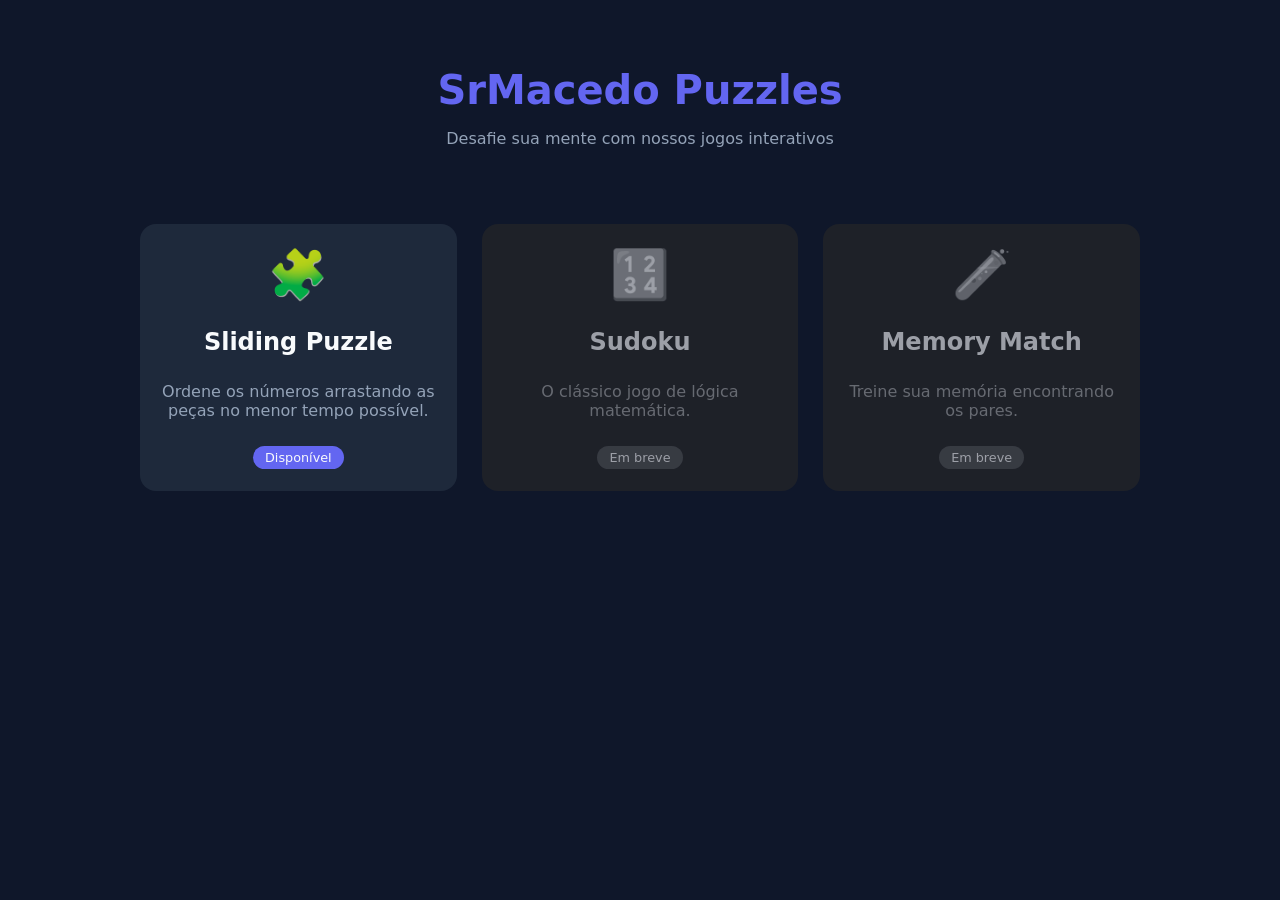
==== static/index.html @ e07d7c47 "http server to static files" ====
<!DOCTYPE html>
<html lang="pt-br">
<head>
    <meta charset="UTF-8">
    <meta name="viewport" content="width=device-width, initial-scale=1.0">
    <title>Meu Portal de Puzzles</title>
    <style>
        :root {
            --primary: #6366f1;
            --bg: #0f172a;
            --card-bg: #1e293b;
            --text: #f8fafc;
        }

        body {
            font-family: 'Segoe UI', system-ui, sans-serif;
            background-color: var(--bg);
            color: var(--text);
            margin: 0;
            display: flex;
            flex-direction: column;
            align-items: center;
            min-height: 100vh;
        }

        header {
            padding: 40px 20px;
            text-align: center;
        }

        h1 { font-size: 2.5rem; margin-bottom: 10px; color: var(--primary); }
        p { color: #94a3b8; }

        .grid-container {
            display: grid;
            grid-template-columns: repeat(auto-fit, minmax(280px, 1fr));
            gap: 25px;
            width: 90%;
            max-width: 1000px;
            padding: 20px;
        }

        .card {
            background: var(--card-bg);
            border-radius: 16px;
            padding: 20px;
            text-decoration: none;
            color: inherit;
            transition: transform 0.3s ease, border-color 0.3s ease;
            border: 2px solid transparent;
            display: flex;
            flex-direction: column;
            align-items: center;
            text-align: center;
        }

        .card:hover {
            transform: translateY(-10px);
            border-color: var(--primary);
        }

        .card-icon {
            font-size: 3rem;
            margin-bottom: 15px;
        }

        .card h2 { margin: 10px 0; font-size: 1.5rem; }
        
        .badge {
            background: var(--primary);
            padding: 4px 12px;
            border-radius: 20px;
            font-size: 0.8rem;
            margin-top: 10px;
        }

        .locked {
            opacity: 0.6;
            cursor: not-allowed;
            filter: grayscale(1);
        }
    </style>
</head>
<body>

    <header>
        <h1>SrMacedo Puzzles</h1>
        <p>Desafie sua mente com nossos jogos interativos</p>
    </header>

    <main class="grid-container">
        <a href="sliding-puzzle.html" class="card">
            <div class="card-icon">🧩</div>
            <h2>Sliding Puzzle</h2>
            <p>Ordene os números arrastando as peças no menor tempo possível.</p>
            <span class="badge">Disponível</span>
        </a>

        <div class="card locked">
            <div class="card-icon">🔢</div>
            <h2>Sudoku</h2>
            <p>O clássico jogo de lógica matemática.</p>
            <span class="badge" style="background: #475569;">Em breve</span>
        </div>

        <div class="card locked">
            <div class="card-icon">🧪</div>
            <h2>Memory Match</h2>
            <p>Treine sua memória encontrando os pares.</p>
            <span class="badge" style="background: #475569;">Em breve</span>
        </div>
    </main>

</body>
</html>
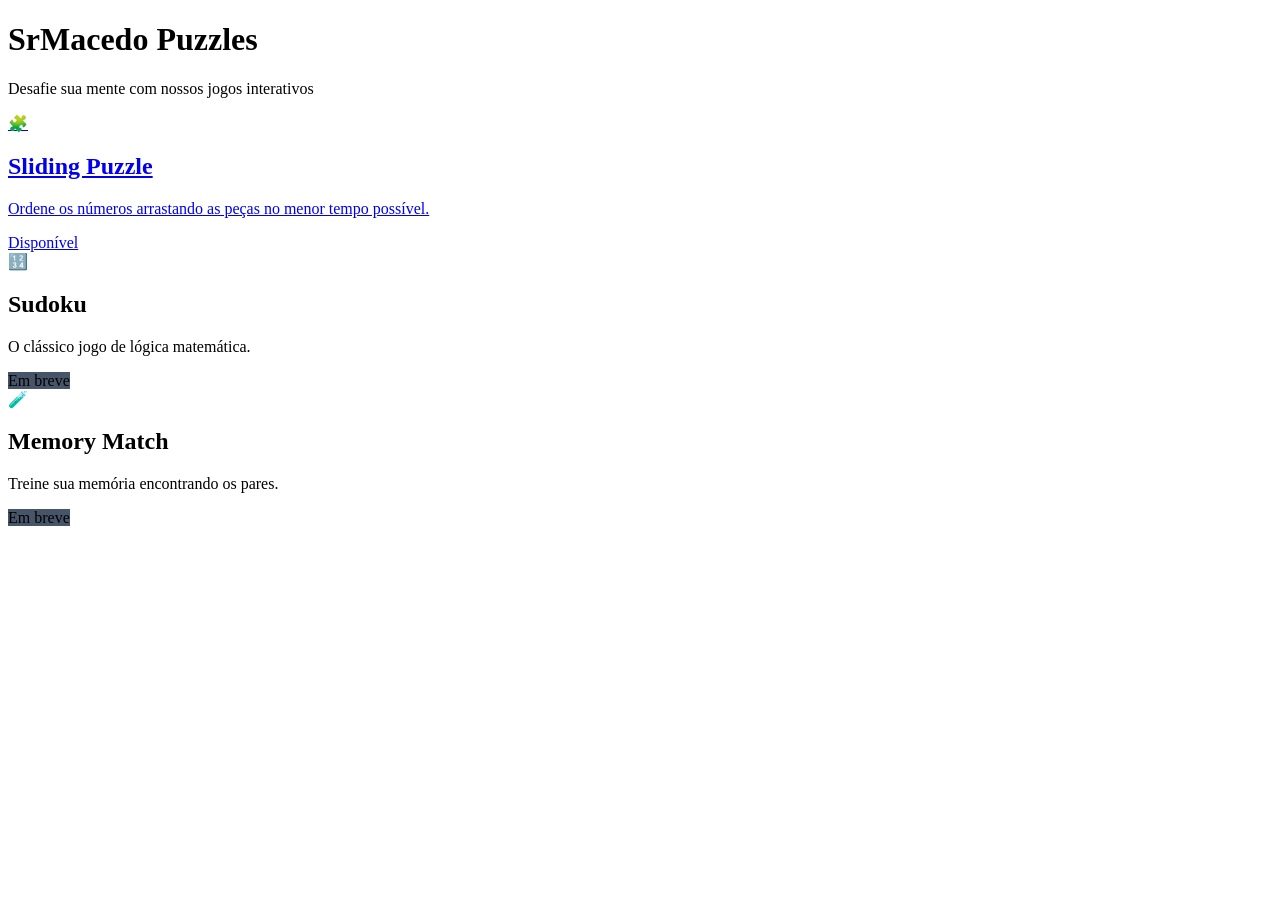
==== commit 8cd532a1: "organize css" ====
--- a/static/index.html
+++ b/static/index.html
@@ -1,115 +1,40 @@
 <!DOCTYPE html>
 <html lang="pt-br">
-<head>
+  <head>
     <meta charset="UTF-8">
     <meta name="viewport" content="width=device-width, initial-scale=1.0">
-    <title>Meu Portal de Puzzles</title>
-    <style>
-        :root {
-            --primary: #6366f1;
-            --bg: #0f172a;
-            --card-bg: #1e293b;
-            --text: #f8fafc;
-        }
-
-        body {
-            font-family: 'Segoe UI', system-ui, sans-serif;
-            background-color: var(--bg);
-            color: var(--text);
-            margin: 0;
-            display: flex;
-            flex-direction: column;
-            align-items: center;
-            min-height: 100vh;
-        }
-
-        header {
-            padding: 40px 20px;
-            text-align: center;
-        }
-
-        h1 { font-size: 2.5rem; margin-bottom: 10px; color: var(--primary); }
-        p { color: #94a3b8; }
-
-        .grid-container {
-            display: grid;
-            grid-template-columns: repeat(auto-fit, minmax(280px, 1fr));
-            gap: 25px;
-            width: 90%;
-            max-width: 1000px;
-            padding: 20px;
-        }
-
-        .card {
-            background: var(--card-bg);
-            border-radius: 16px;
-            padding: 20px;
-            text-decoration: none;
-            color: inherit;
-            transition: transform 0.3s ease, border-color 0.3s ease;
-            border: 2px solid transparent;
-            display: flex;
-            flex-direction: column;
-            align-items: center;
-            text-align: center;
-        }
-
-        .card:hover {
-            transform: translateY(-10px);
-            border-color: var(--primary);
-        }
-
-        .card-icon {
-            font-size: 3rem;
-            margin-bottom: 15px;
-        }
-
-        .card h2 { margin: 10px 0; font-size: 1.5rem; }
-        
-        .badge {
-            background: var(--primary);
-            padding: 4px 12px;
-            border-radius: 20px;
-            font-size: 0.8rem;
-            margin-top: 10px;
-        }
-
-        .locked {
-            opacity: 0.6;
-            cursor: not-allowed;
-            filter: grayscale(1);
-        }
-    </style>
-</head>
-<body>
+    <title>SrMacedo Puzzles</title>
+    <link rel="stylesheet" href="/css/application.css">
+  </head>
+  <body>
 
     <header>
-        <h1>SrMacedo Puzzles</h1>
-        <p>Desafie sua mente com nossos jogos interativos</p>
+      <h1>SrMacedo Puzzles</h1>
+      <p>Desafie sua mente com nossos jogos interativos</p>
     </header>
 
     <main class="grid-container">
-        <a href="sliding-puzzle.html" class="card">
-            <div class="card-icon">🧩</div>
-            <h2>Sliding Puzzle</h2>
-            <p>Ordene os números arrastando as peças no menor tempo possível.</p>
-            <span class="badge">Disponível</span>
-        </a>
+      <a href="/sliding-puzzle" class="card">
+        <div class="card-icon">🧩</div>
+        <h2>Sliding Puzzle</h2>
+        <p>Ordene os números arrastando as peças no menor tempo possível.</p>
+        <span class="badge">Disponível</span>
+      </a>
 
-        <div class="card locked">
-            <div class="card-icon">🔢</div>
-            <h2>Sudoku</h2>
-            <p>O clássico jogo de lógica matemática.</p>
-            <span class="badge" style="background: #475569;">Em breve</span>
-        </div>
+      <div class="card locked">
+        <div class="card-icon">🔢</div>
+        <h2>Sudoku</h2>
+        <p>O clássico jogo de lógica matemática.</p>
+        <span class="badge" style="background: #475569;">Em breve</span>
+      </div>
 
-        <div class="card locked">
-            <div class="card-icon">🧪</div>
-            <h2>Memory Match</h2>
-            <p>Treine sua memória encontrando os pares.</p>
-            <span class="badge" style="background: #475569;">Em breve</span>
-        </div>
+      <div class="card locked">
+        <div class="card-icon">🧪</div>
+        <h2>Memory Match</h2>
+        <p>Treine sua memória encontrando os pares.</p>
+        <span class="badge" style="background: #475569;">Em breve</span>
+      </div>
     </main>
 
-</body>
+  </body>
 </html>
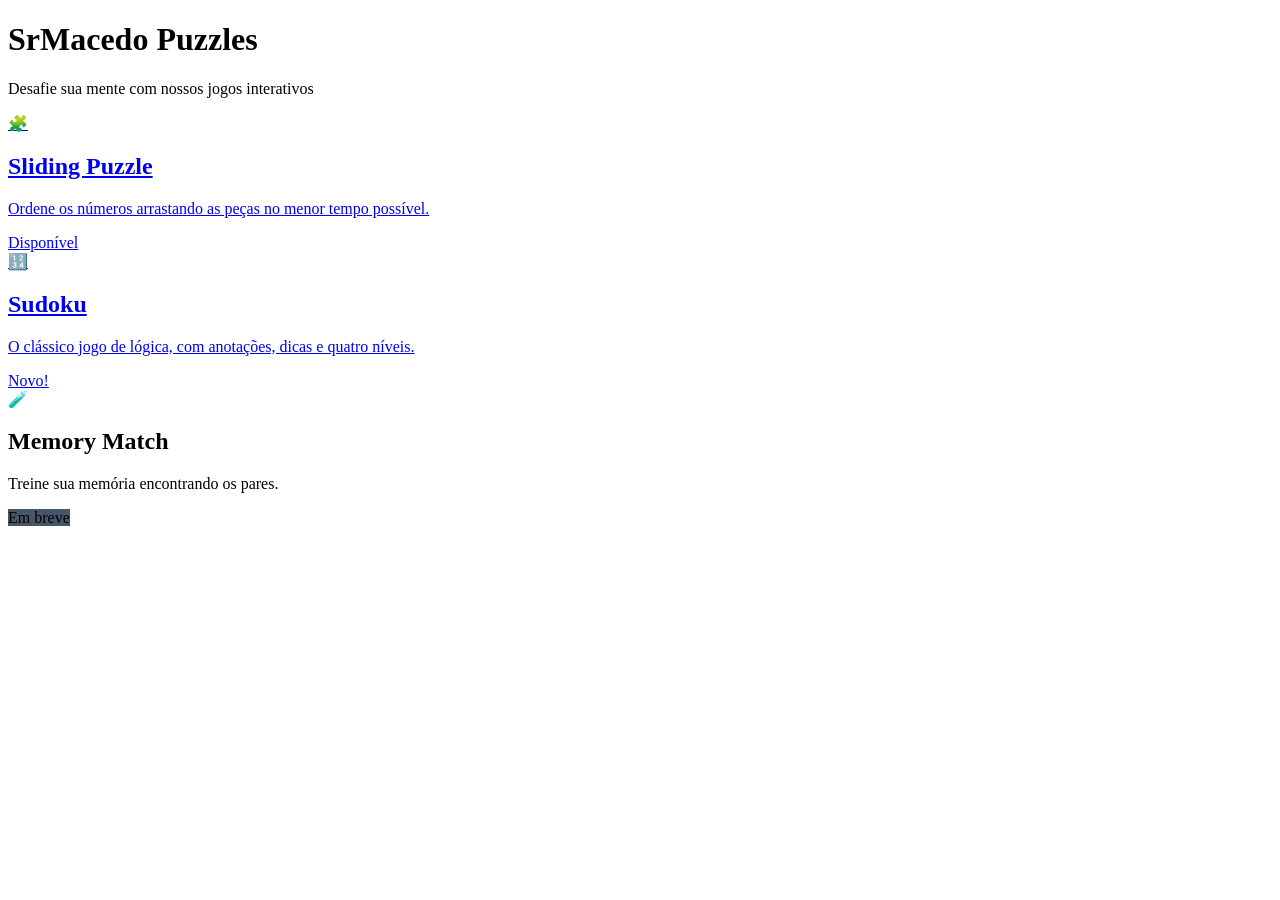
==== commit cfa939cc: "add sudoku and share game UI between puzzles - sudoku with generator (unique solution), four levels " ====
--- a/static/index.html
+++ b/static/index.html
@@ -3,8 +3,10 @@
   <head>
     <meta charset="UTF-8">
     <meta name="viewport" content="width=device-width, initial-scale=1.0">
+    <meta name="theme-color" content="#6366f1">
     <title>SrMacedo Puzzles</title>
-    <link rel="stylesheet" href="/css/application.css">
+    <link rel="stylesheet" href="/css/application.css?v=e084eb5d">
+    <link rel="manifest" href="/manifest.json">
   </head>
   <body>
 
@@ -21,12 +23,12 @@
         <span class="badge">Disponível</span>
       </a>
 
-      <div class="card locked">
+      <a href="/sudoku" class="card">
         <div class="card-icon">🔢</div>
         <h2>Sudoku</h2>
-        <p>O clássico jogo de lógica matemática.</p>
-        <span class="badge" style="background: #475569;">Em breve</span>
-      </div>
+        <p>O clássico jogo de lógica, com anotações, dicas e quatro níveis.</p>
+        <span class="badge">Novo!</span>
+      </a>
 
       <div class="card locked">
         <div class="card-icon">🧪</div>
@@ -36,5 +38,13 @@
       </div>
     </main>
 
+    <script>
+    if ("serviceWorker" in navigator) {
+      navigator.serviceWorker.register("/sw.js")
+        .then(() => console.log("Service Worker Ativo!"))
+        .catch(err => console.log("Erro no SW:", err));
+    }
+    </script>
+
   </body>
 </html>
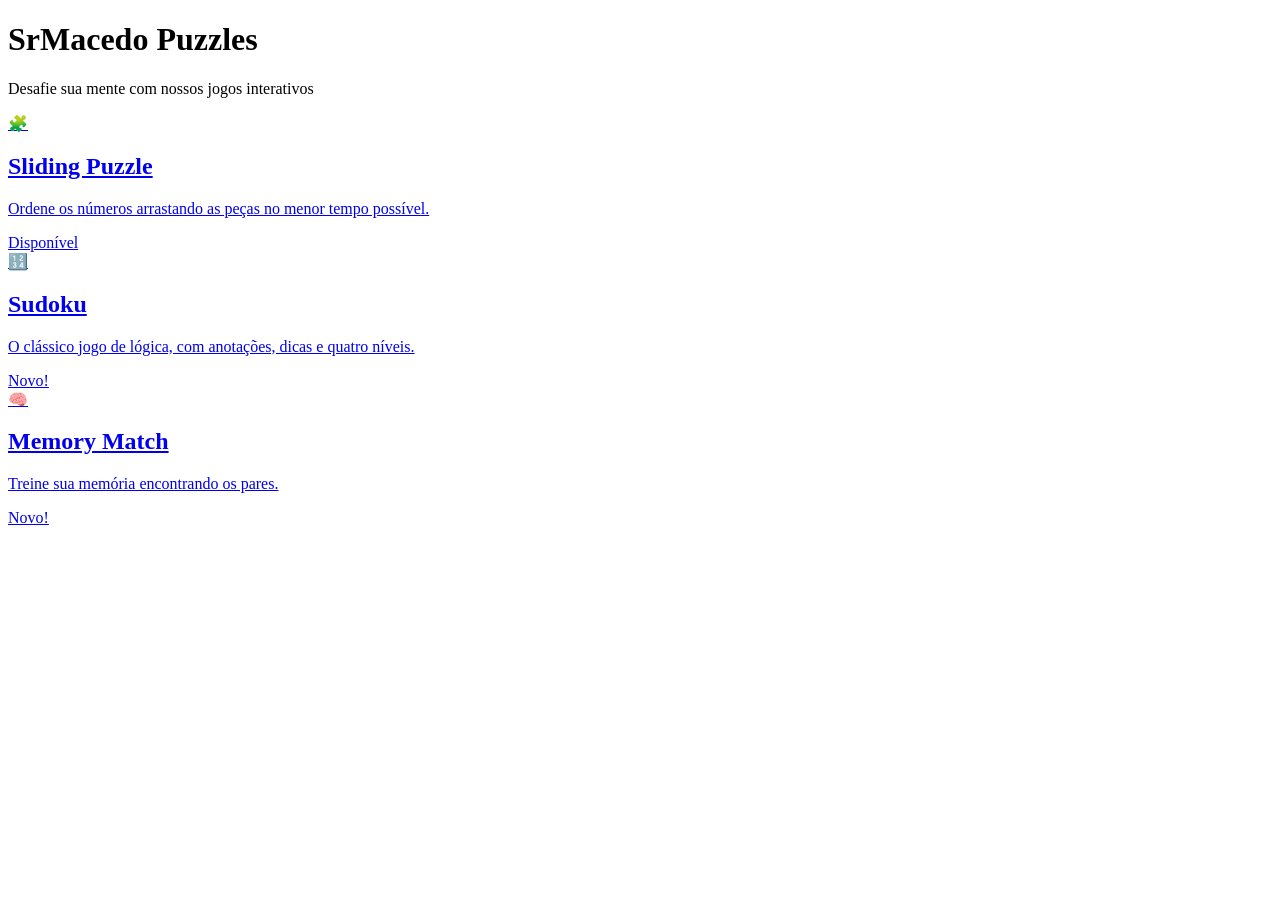
==== commit 5d36627e: "add memory match with emoji theme - five levels from 3x4 to 6x6, emoji faces picked at random per ga" ====
--- a/static/index.html
+++ b/static/index.html
@@ -30,12 +30,12 @@
         <span class="badge">Novo!</span>
       </a>
 
-      <div class="card locked">
-        <div class="card-icon">🧪</div>
+      <a href="/memory-match" class="card">
+        <div class="card-icon">🧠</div>
         <h2>Memory Match</h2>
         <p>Treine sua memória encontrando os pares.</p>
-        <span class="badge" style="background: #475569;">Em breve</span>
-      </div>
+        <span class="badge">Novo!</span>
+      </a>
     </main>
 
     <script>
